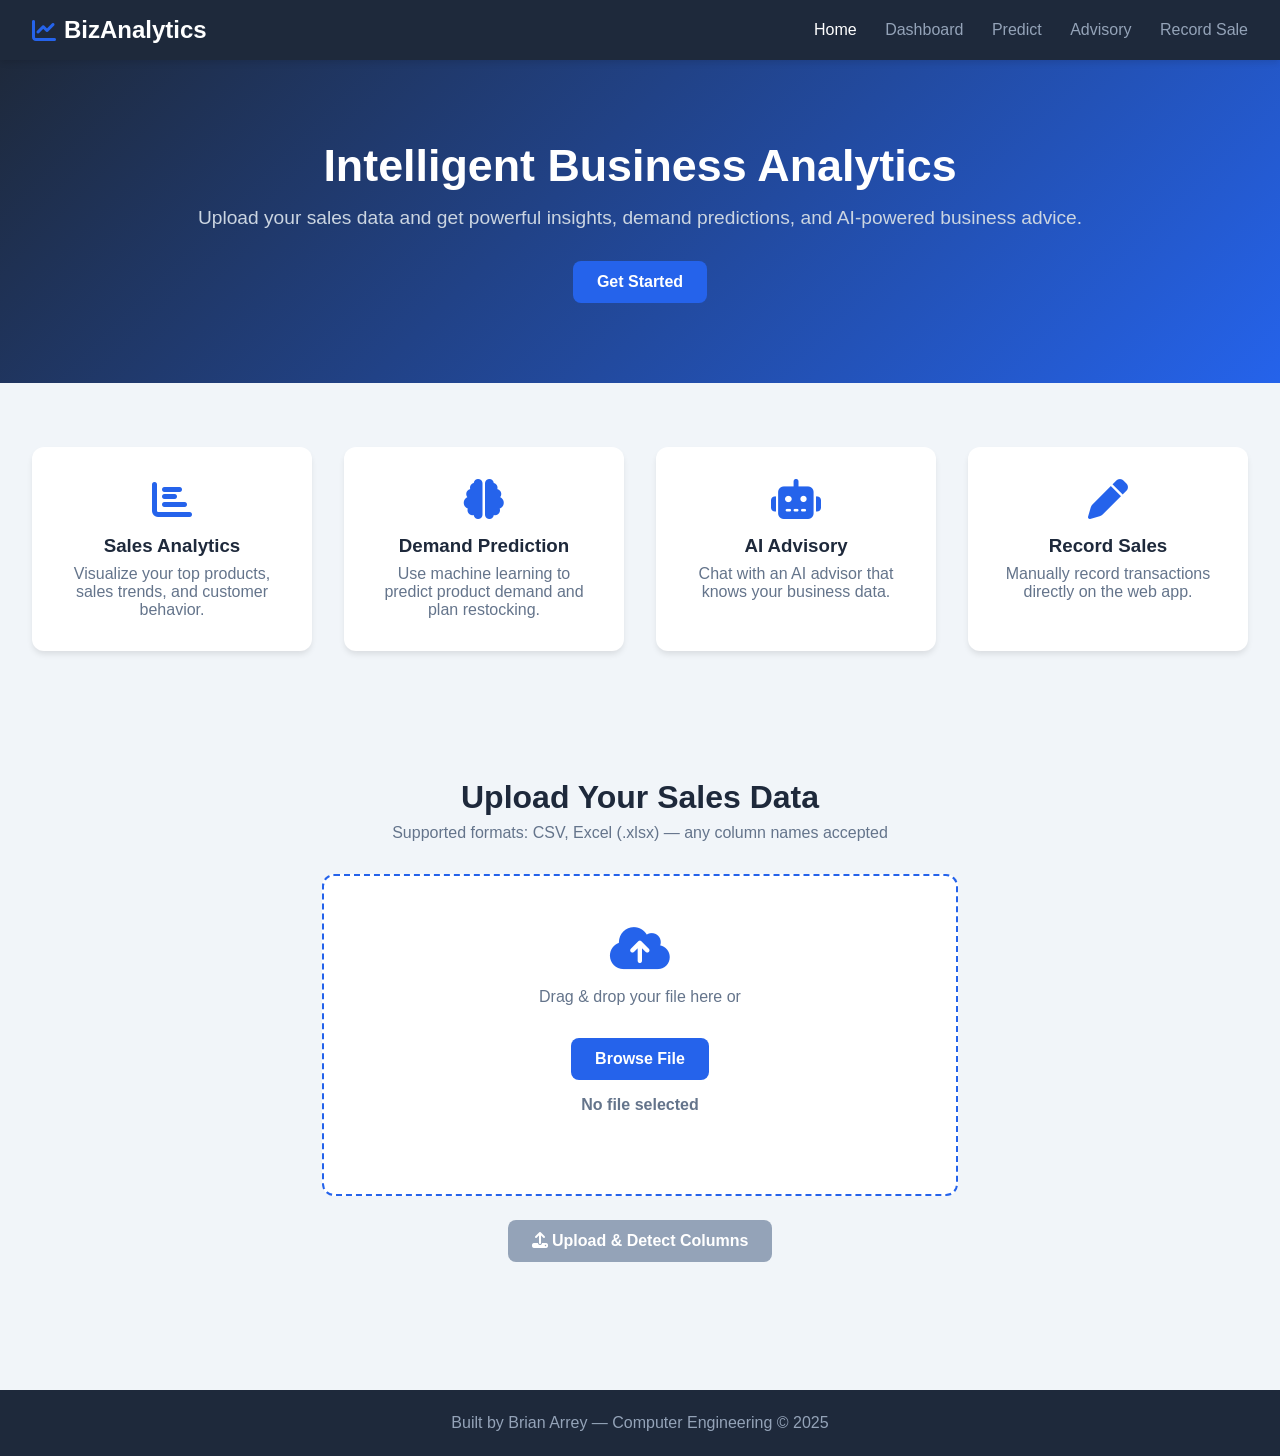
==== frontend/index.html @ 250d7b52 "Added flexible column mapping, transaction recording and smart chatbot" ====
<!DOCTYPE html>
<html lang="en">
<head>
    <meta charset="UTF-8">
    <meta name="viewport" content="width=device-width, initial-scale=1.0">
    <title>BizAnalytics — Intelligent Business Analytics</title>
    <link rel="stylesheet" href="css/style.css">
    <link rel="stylesheet" href="https://cdnjs.cloudflare.com/ajax/libs/font-awesome/6.4.0/css/all.min.css">
</head>
<body>
    <nav class="navbar">
        <div class="nav-brand">
            <i class="fas fa-chart-line"></i>
            <span>BizAnalytics</span>
        </div>
        <div class="nav-links">
            <a href="index.html" class="active">Home</a>
            <a href="dashboard.html">Dashboard</a>
            <a href="predict.html">Predict</a>
            <a href="advisory.html">Advisory</a>
            <a href="transactions.html">Record Sale</a>
        </div>
    </nav>

    <section class="hero">
        <div class="hero-content">
            <h1>Intelligent Business Analytics</h1>
            <p>Upload your sales data and get powerful insights, demand predictions, and AI-powered business advice.</p>
            <a href="#upload-section" class="btn-primary">Get Started</a>
        </div>
    </section>

    <section class="features">
        <div class="feature-card">
            <i class="fas fa-chart-bar"></i>
            <h3>Sales Analytics</h3>
            <p>Visualize your top products, sales trends, and customer behavior.</p>
        </div>
        <div class="feature-card">
            <i class="fas fa-brain"></i>
            <h3>Demand Prediction</h3>
            <p>Use machine learning to predict product demand and plan restocking.</p>
        </div>
        <div class="feature-card">
            <i class="fas fa-robot"></i>
            <h3>AI Advisory</h3>
            <p>Chat with an AI advisor that knows your business data.</p>
        </div>
        <div class="feature-card">
            <i class="fas fa-pen"></i>
            <h3>Record Sales</h3>
            <p>Manually record transactions directly on the web app.</p>
        </div>
    </section>

    <section class="upload-section" id="upload-section">
        <h2>Upload Your Sales Data</h2>
        <p>Supported formats: CSV, Excel (.xlsx) — any column names accepted</p>

        <div class="upload-box" id="upload-box">
            <i class="fas fa-cloud-upload-alt"></i>
            <p>Drag & drop your file here or</p>
            <label for="file-input" class="btn-primary">Browse File</label>
            <input type="file" id="file-input" accept=".csv,.xlsx,.xls" hidden>
            <p class="file-name" id="file-name">No file selected</p>
        </div>

        <button class="btn-primary" id="upload-btn" disabled>
            <i class="fas fa-upload"></i> Upload & Detect Columns
        </button>

        <!-- Status Box -->
        <div class="status-box" id="status-box" style="display:none;">
            <div id="status-content"></div>
        </div>

        <!-- Column Mapping Section (shown after upload) -->
        <div id="mapping-section" style="display:none;">
            <h3 style="margin: 1.5rem 0 1rem;">
                <i class="fas fa-columns"></i>
                Confirm Column Mapping
            </h3>
            <p style="color:#64748b; margin-bottom:1rem;">
                We detected the following column matches.
                Please correct any that are wrong before proceeding.
            </p>
            <div id="mapping-table"></div>
            <button class="btn-primary" id="confirm-btn" style="margin-top:1rem">
                <i class="fas fa-check"></i> Confirm & Analyze
            </button>
        </div>
    </section>

    <footer class="footer">
        <p>Built by Brian Arrey — Computer Engineering &copy; 2025</p>
    </footer>

    <script src="js/main.js"></script>
</body>
</html>
---- frontend/css/style.css ----
/* ============================================================
   style.css — Global Stylesheet for BizAnalytics
   Organized into sections:
   1. Reset & CSS Variables
   2. Navigation Bar
   3. Hero Section
   4. Buttons
   5. Features Section
   6. Upload Section
   7. Status Box
   8. Dashboard Layout
   9. Prediction & Advisory Forms
   10. Advisory Cards
   11. Footer
   12. Loading Spinner
   ============================================================ */

/* ── 1. Reset & CSS Variables ───────────────────────────────
   Remove default browser margins/padding and define
   reusable color and shadow variables for the whole app   */
* { margin: 0; padding: 0; box-sizing: border-box; }

:root {
    --primary:      #2563eb;  /* Main blue color */
    --primary-dark: #1d4ed8;  /* Darker blue for hover states */
    --secondary:    #10b981;  /* Green for success states */
    --dark:         #1e293b;  /* Dark navy for navbar/headers */
    --light:        #f1f5f9;  /* Light gray page background */
    --white:        #ffffff;
    --gray:         #64748b;  /* Muted text color */
    --danger:       #ef4444;  /* Red for errors */
    --warning:      #f59e0b;  /* Amber for warnings */
    --card-shadow:  0 4px 6px -1px rgba(0,0,0,0.1); /* Subtle card shadow */
}

body {
    font-family: 'Segoe UI', sans-serif;
    background: var(--light);
    color: var(--dark);
}

/* ── 2. Navigation Bar ──────────────────────────────────────
   Sticky top navbar with brand logo and page links        */
.navbar {
    background: var(--dark);
    padding: 1rem 2rem;
    display: flex;
    justify-content: space-between;
    align-items: center;
    position: sticky;   /* Stays at top while scrolling */
    top: 0;
    z-index: 100;       /* Sits above other content */
    box-shadow: var(--card-shadow);
}

.nav-brand {
    color: var(--white);
    font-size: 1.5rem;
    font-weight: 700;
    display: flex;
    align-items: center;
    gap: 0.5rem;
}

.nav-brand i { color: var(--primary); } /* Blue icon in brand */

.nav-links a {
    color: #94a3b8;           /* Muted link color */
    text-decoration: none;
    margin-left: 1.5rem;
    font-weight: 500;
    transition: color 0.2s;   /* Smooth color change on hover */
}

.nav-links a:hover,
.nav-links a.active { color: var(--white); } /* Active/hover = white */

/* ── 3. Hero Section ────────────────────────────────────────
   Full-width gradient banner at the top of the home page  */
.hero {
    background: linear-gradient(135deg, var(--dark), var(--primary));
    color: var(--white);
    padding: 5rem 2rem;
    text-align: center;
}

.hero h1 { font-size: 2.8rem; margin-bottom: 1rem; }
.hero p  { font-size: 1.2rem; color: #cbd5e1; margin-bottom: 2rem; }

/* ── 4. Buttons ─────────────────────────────────────────────
   Primary action button used across all pages             */
.btn-primary {
    background: var(--primary);
    color: var(--white);
    padding: 0.75rem 1.5rem;
    border: none;
    border-radius: 8px;
    cursor: pointer;
    font-size: 1rem;
    font-weight: 600;
    text-decoration: none;
    display: inline-block;
    transition: background 0.2s; /* Smooth hover effect */
}

.btn-primary:hover    { background: var(--primary-dark); }
.btn-primary:disabled {
    background: #94a3b8; /* Gray when disabled */
    cursor: not-allowed;
}

/* ── 5. Features Section ────────────────────────────────────
   Three feature cards on the home page                    */
.features {
    display: flex;
    justify-content: center;
    gap: 2rem;
    padding: 4rem 2rem;
    flex-wrap: wrap; /* Stack on smaller screens */
}

.feature-card {
    background: var(--white);
    border-radius: 12px;
    padding: 2rem;
    text-align: center;
    width: 280px;
    box-shadow: var(--card-shadow);
    transition: transform 0.2s; /* Lift effect on hover */
}

.feature-card:hover   { transform: translateY(-4px); }
.feature-card i       { font-size: 2.5rem; color: var(--primary); margin-bottom: 1rem; }
.feature-card h3      { margin-bottom: 0.5rem; }
.feature-card p       { color: var(--gray); }

/* ── 6. Upload Section ──────────────────────────────────────
   Centered file upload area with dashed border            */
.upload-section {
    max-width: 700px;
    margin: 0 auto;
    padding: 4rem 2rem;
    text-align: center;
}

.upload-section h2 { font-size: 2rem; margin-bottom: 0.5rem; }
.upload-section p  { color: var(--gray); margin-bottom: 2rem; }

.upload-box {
    border: 2px dashed var(--primary); /* Dashed blue border */
    border-radius: 12px;
    padding: 3rem;
    background: var(--white);
    margin-bottom: 1.5rem;
    cursor: pointer;
    transition: background 0.2s;
}

.upload-box:hover { background: #eff6ff; } /* Light blue on hover */
.upload-box i     { font-size: 3rem; color: var(--primary); margin-bottom: 1rem; }
.file-name        { margin-top: 1rem; color: var(--secondary); font-weight: 600; }

/* ── 7. Status Box ──────────────────────────────────────────
   Displays upload result (success or error message)       */
.status-box     { background: var(--white); border-radius: 12px; padding: 1.5rem; margin-top: 1.5rem; box-shadow: var(--card-shadow); text-align: left; }
.status-success { color: var(--secondary); font-weight: 600; } /* Green success */
.status-error   { color: var(--danger);    font-weight: 600; } /* Red error */

/* ── 8. Dashboard Layout ────────────────────────────────────
   Page header, stat cards grid, and charts grid           */
.page-header    { background: var(--dark); color: var(--white); padding: 2rem; text-align: center; }
.page-header h1 { font-size: 2rem; }
.page-header p  { color: #94a3b8; }

.dashboard-container {
    max-width: 1200px;
    margin: 0 auto;
    padding: 2rem;
}

/* Responsive grid for summary stat cards */
.stats-grid {
    display: grid;
    grid-template-columns: repeat(auto-fit, minmax(200px, 1fr));
    gap: 1.5rem;
    margin-bottom: 2rem;
}

.stat-card {
    background: var(--white);
    border-radius: 12px;
    padding: 1.5rem;
    text-align: center;
    box-shadow: var(--card-shadow);
    border-left: 4px solid var(--primary); /* Blue left accent */
}

.stat-card h3 { color: var(--gray); font-size: 0.9rem; margin-bottom: 0.5rem; }
.stat-card p  { color: var(--dark); font-size: 1.8rem; font-weight: 700; }

/* Responsive grid for chart cards */
.charts-grid {
    display: grid;
    grid-template-columns: repeat(auto-fit, minmax(450px, 1fr));
    gap: 1.5rem;
}

.chart-card    { background: var(--white); border-radius: 12px; padding: 1.5rem; box-shadow: var(--card-shadow); }
.chart-card h3 { margin-bottom: 1rem; color: var(--dark); }

/* ── 9. Prediction & Advisory Forms ────────────────────────
   Centered form layout for the prediction page            */
.form-container { max-width: 700px; margin: 2rem auto; padding: 2rem; background: var(--white); border-radius: 12px; box-shadow: var(--card-shadow); }

.form-group              { margin-bottom: 1.2rem; text-align: left; }
.form-group label        { display: block; font-weight: 600; margin-bottom: 0.4rem; color: var(--dark); }
.form-group input,
.form-group select       { width: 100%; padding: 0.75rem; border: 1px solid #cbd5e1; border-radius: 8px; font-size: 1rem; transition: border 0.2s; }
.form-group input:focus,
.form-group select:focus { outline: none; border-color: var(--primary); } /* Blue border on focus */

/* Result box shown after prediction */
.result-box    { background: var(--light); border-radius: 12px; padding: 1.5rem; margin-top: 1.5rem; display: none; }
.result-box h3 { margin-bottom: 1rem; color: var(--primary); }

/* ── 10. Advisory Cards ─────────────────────────────────────
   Styled cards for each business recommendation           */
.advisory-container { max-width: 900px; margin: 2rem auto; padding: 2rem; }

.advice-card {
    background: var(--white);
    border-radius: 12px;
    padding: 1.5rem;
    margin-bottom: 1rem;
    box-shadow: var(--card-shadow);
    border-left: 4px solid var(--secondary); /* Green left accent */
    display: flex;
    gap: 1rem;
    align-items: flex-start;
}

.advice-card i    { font-size: 1.5rem; color: var(--secondary); margin-top: 0.2rem; }
.advice-card h4   { color: var(--primary); margin-bottom: 0.3rem; }
.advice-card p    { color: var(--gray); }

/* ── 11. Footer ─────────────────────────────────────────────
   Simple dark footer at the bottom of every page         */
.footer { background: var(--dark); color: #94a3b8; text-align: center; padding: 1.5rem; margin-top: 4rem; }

/* ── 12. Loading Spinner ────────────────────────────────────
   Animated circular spinner shown while waiting for data  */
.spinner {
    border: 4px solid #f3f3f3;          /* Light gray track */
    border-top: 4px solid var(--primary); /* Blue spinning segment */
    border-radius: 50%;
    width: 40px;
    height: 40px;
    animation: spin 0.8s linear infinite; /* Continuous rotation */
    margin: 1rem auto;
}

/* Keyframes define the rotation animation */
@keyframes spin {
    0%   { transform: rotate(0deg);   }
    100% { transform: rotate(360deg); }
}
/* ── Column Mapping Table ───────────────────────────────────
   Displayed after file upload for user to confirm mapping  */
.mapping-tbl {
    width: 100%;
    border-collapse: collapse;
    margin-top: 1rem;
    background: var(--white);
    border-radius: 8px;
    overflow: hidden;
    box-shadow: var(--card-shadow);
}

.mapping-tbl th {
    background: var(--dark);
    color: var(--white);
    padding: 0.85rem 1rem;
    text-align: left;
    font-size: 0.9rem;
}

.mapping-tbl td {
    padding: 0.75rem 1rem;
    border-bottom: 1px solid #e2e8f0;
    font-size: 0.95rem;
}

.mapping-tbl tr:last-child td { border-bottom: none; }

.mapping-tbl tr:hover td { background: #f8fafc; }

.map-select {
    width: 100%;
    padding: 0.5rem;
    border: 1px solid #cbd5e1;
    border-radius: 6px;
    font-size: 0.9rem;
    color: var(--dark);
}

.map-select:focus {
    outline: none;
    border-color: var(--primary);
}
/* ── Transaction Recording Page ─────────────────────────────
   Layout for the manual transaction entry page            */
.transactions-wrapper {
    max-width: 1100px;
    margin: 2rem auto;
    padding: 0 1rem;
    display: flex;
    flex-direction: column;
    gap: 2rem;
}

/* Two-column form rows */
.form-row {
    display: grid;
    grid-template-columns: 1fr 1fr;
    gap: 1rem;
}

/* Required field marker */
.required { color: var(--danger); }

/* Optional field marker */
.optional { color: var(--gray); font-size: 0.8rem; }

/* Auto-calculated total display */
.total-display {
    background: var(--light);
    border-radius: 8px;
    padding: 0.85rem 1rem;
    margin-bottom: 1rem;
    font-size: 1rem;
    color: var(--dark);
    border-left: 4px solid var(--secondary);
}

/* Badge showing record count */
.badge {
    background: var(--primary);
    color: var(--white);
    padding: 0.3rem 0.8rem;
    border-radius: 20px;
    font-size: 0.85rem;
    font-weight: 600;
}

/* Delete button in transaction table */
.delete-btn {
    background: var(--danger);
    color: var(--white);
    border: none;
    border-radius: 6px;
    padding: 0.4rem 0.7rem;
    cursor: pointer;
    font-size: 0.85rem;
    transition: background 0.2s;
}

.delete-btn:hover { background: #dc2626; }

/* Section holding the transactions table */
.transactions-table-section {
    background: var(--white);
    border-radius: 12px;
    padding: 1.5rem;
    box-shadow: var(--card-shadow);
}
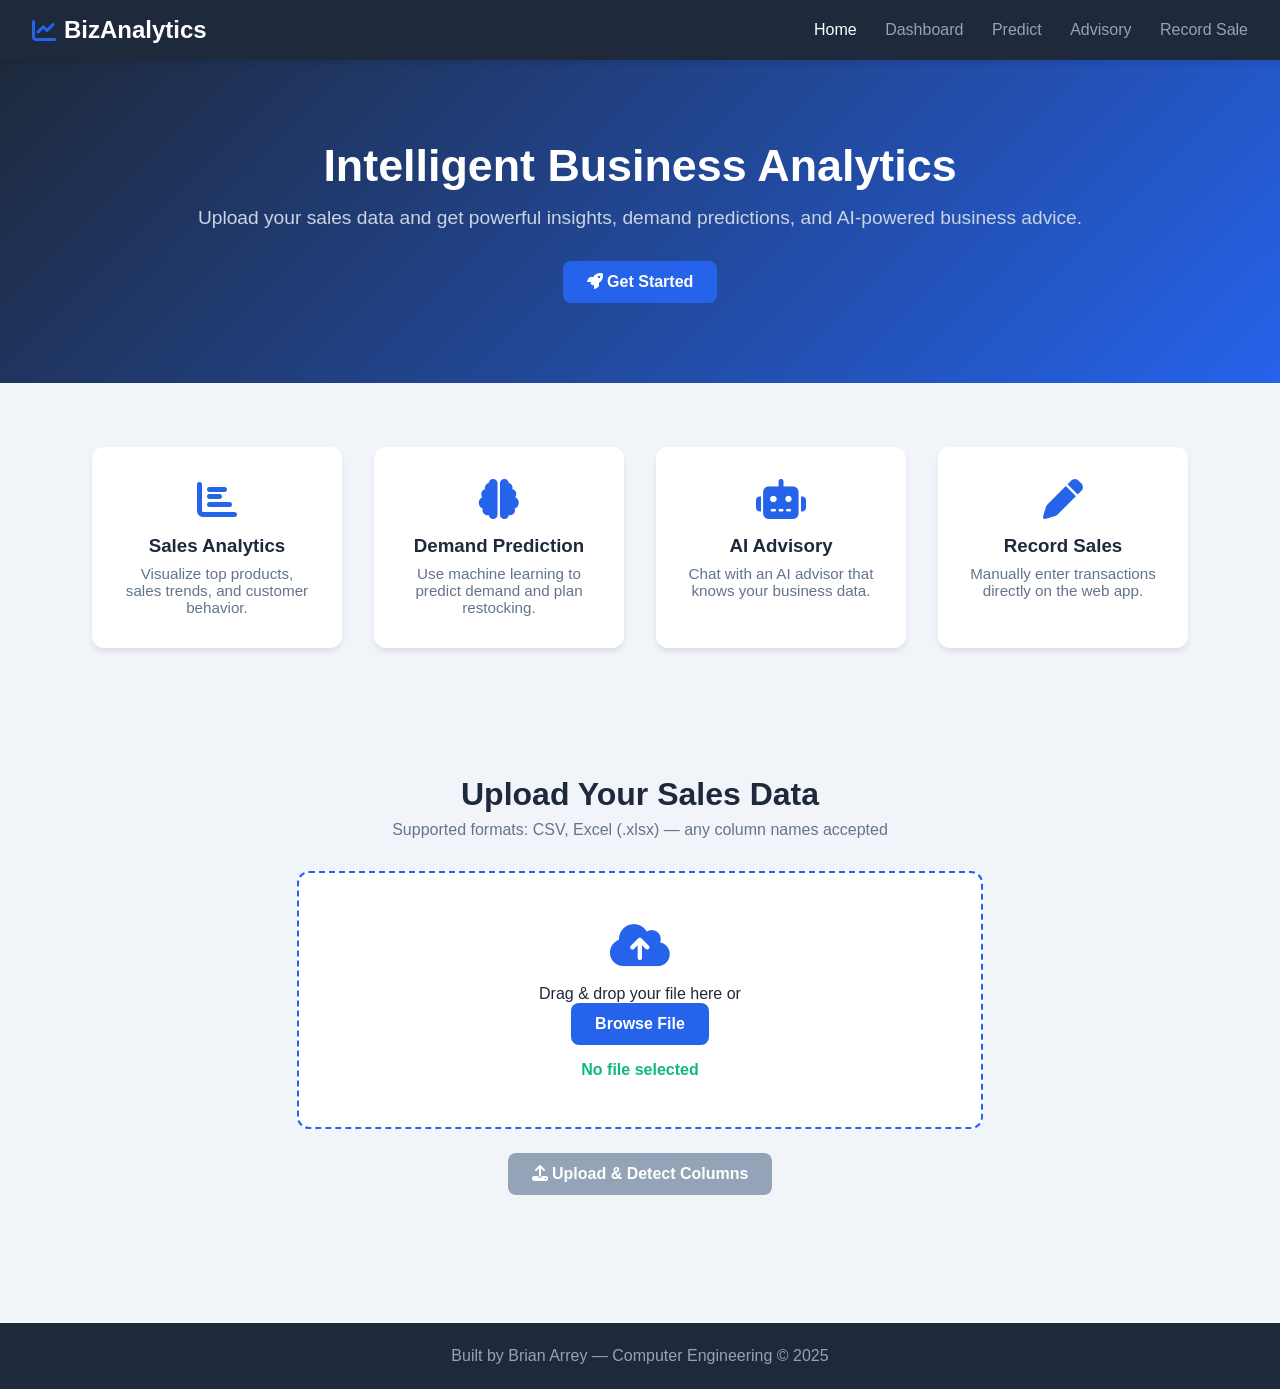
==== commit 6d2d56a5: "Final complete codebase with all features and comments" ====
--- a/frontend/index.html
+++ b/frontend/index.html
@@ -5,9 +5,14 @@
     <meta name="viewport" content="width=device-width, initial-scale=1.0">
     <title>BizAnalytics — Intelligent Business Analytics</title>
     <link rel="stylesheet" href="css/style.css">
-    <link rel="stylesheet" href="https://cdnjs.cloudflare.com/ajax/libs/font-awesome/6.4.0/css/all.min.css">
+    <link rel="stylesheet"
+          href="https://cdnjs.cloudflare.com/ajax/libs/font-awesome/6.4.0/css/all.min.css">
 </head>
 <body>
+
+    <!-- ── Navigation Bar ─────────────────────────────────────
+         Sticky top bar with brand name and page links.
+         The 'active' class highlights the current page link. -->
     <nav class="navbar">
         <div class="nav-brand">
             <i class="fas fa-chart-line"></i>
@@ -22,24 +27,33 @@
         </div>
     </nav>
 
+    <!-- ── Hero Section ───────────────────────────────────────
+         Full-width gradient banner introducing the system.  -->
     <section class="hero">
         <div class="hero-content">
             <h1>Intelligent Business Analytics</h1>
-            <p>Upload your sales data and get powerful insights, demand predictions, and AI-powered business advice.</p>
-            <a href="#upload-section" class="btn-primary">Get Started</a>
+            <p>
+                Upload your sales data and get powerful insights,
+                demand predictions, and AI-powered business advice.
+            </p>
+            <a href="#upload-section" class="btn-primary">
+                <i class="fas fa-rocket"></i> Get Started
+            </a>
         </div>
     </section>
 
+    <!-- ── Feature Cards ──────────────────────────────────────
+         Four cards summarizing the system's key features.   -->
     <section class="features">
         <div class="feature-card">
             <i class="fas fa-chart-bar"></i>
             <h3>Sales Analytics</h3>
-            <p>Visualize your top products, sales trends, and customer behavior.</p>
+            <p>Visualize top products, sales trends, and customer behavior.</p>
         </div>
         <div class="feature-card">
             <i class="fas fa-brain"></i>
             <h3>Demand Prediction</h3>
-            <p>Use machine learning to predict product demand and plan restocking.</p>
+            <p>Use machine learning to predict demand and plan restocking.</p>
         </div>
         <div class="feature-card">
             <i class="fas fa-robot"></i>
@@ -49,52 +63,63 @@
         <div class="feature-card">
             <i class="fas fa-pen"></i>
             <h3>Record Sales</h3>
-            <p>Manually record transactions directly on the web app.</p>
+            <p>Manually enter transactions directly on the web app.</p>
         </div>
     </section>
 
+    <!-- ── Upload Section ─────────────────────────────────────
+         File upload area with drag-and-drop support.
+         After upload, a column mapping table is shown.      -->
     <section class="upload-section" id="upload-section">
         <h2>Upload Your Sales Data</h2>
         <p>Supported formats: CSV, Excel (.xlsx) — any column names accepted</p>
 
+        <!-- Drag and drop / browse upload box -->
         <div class="upload-box" id="upload-box">
             <i class="fas fa-cloud-upload-alt"></i>
-            <p>Drag & drop your file here or</p>
+            <p>Drag &amp; drop your file here or</p>
             <label for="file-input" class="btn-primary">Browse File</label>
-            <input type="file" id="file-input" accept=".csv,.xlsx,.xls" hidden>
+            <!-- Hidden file input triggered by the label above -->
+            <input type="file" id="file-input"
+                   accept=".csv,.xlsx,.xls" hidden>
             <p class="file-name" id="file-name">No file selected</p>
         </div>
 
+        <!-- Upload button (disabled until file is selected) -->
         <button class="btn-primary" id="upload-btn" disabled>
-            <i class="fas fa-upload"></i> Upload & Detect Columns
+            <i class="fas fa-upload"></i> Upload &amp; Detect Columns
         </button>
 
-        <!-- Status Box -->
+        <!-- Status messages shown after upload attempt -->
         <div class="status-box" id="status-box" style="display:none;">
             <div id="status-content"></div>
         </div>
 
-        <!-- Column Mapping Section (shown after upload) -->
+        <!-- Column mapping section shown after successful upload.
+             Hidden by default; revealed by main.js after upload. -->
         <div id="mapping-section" style="display:none;">
             <h3 style="margin: 1.5rem 0 1rem;">
-                <i class="fas fa-columns"></i>
-                Confirm Column Mapping
+                <i class="fas fa-columns"></i> Confirm Column Mapping
             </h3>
             <p style="color:#64748b; margin-bottom:1rem;">
                 We detected the following column matches.
                 Please correct any that are wrong before proceeding.
             </p>
+            <!-- Mapping table injected here by main.js -->
             <div id="mapping-table"></div>
-            <button class="btn-primary" id="confirm-btn" style="margin-top:1rem">
-                <i class="fas fa-check"></i> Confirm & Analyze
+            <button class="btn-primary" id="confirm-btn"
+                    style="margin-top:1rem">
+                <i class="fas fa-check"></i> Confirm &amp; Analyze
             </button>
         </div>
     </section>
 
+    <!-- ── Footer ─────────────────────────────────────────── -->
     <footer class="footer">
         <p>Built by Brian Arrey — Computer Engineering &copy; 2025</p>
     </footer>
 
+    <!-- Main upload and mapping logic -->
     <script src="js/main.js"></script>
 </body>
 </html>
--- a/frontend/css/style.css
+++ b/frontend/css/style.css
@@ -1,55 +1,70 @@
 /* ============================================================
    style.css — Global Stylesheet for BizAnalytics
-   Organized into sections:
-   1. Reset & CSS Variables
-   2. Navigation Bar
-   3. Hero Section
-   4. Buttons
-   5. Features Section
-   6. Upload Section
-   7. Status Box
-   8. Dashboard Layout
-   9. Prediction & Advisory Forms
-   10. Advisory Cards
-   11. Footer
-   12. Loading Spinner
+   
+   Sections:
+   01. Reset & CSS Variables
+   02. Base Body
+   03. Navigation Bar
+   04. Hero Section
+   05. Buttons
+   06. Feature Cards
+   07. Upload Section
+   08. Status & Result Boxes
+   09. Column Mapping Table
+   10. Dashboard Layout
+   11. Stat Cards
+   12. Chart Cards
+   13. Forms (Predict & Transactions)
+   14. Transaction Page Layout
+   15. Advisory Chatbot Interface
+   16. Footer
+   17. Loading Spinner
    ============================================================ */
 
-/* ── 1. Reset & CSS Variables ───────────────────────────────
-   Remove default browser margins/padding and define
-   reusable color and shadow variables for the whole app   */
-* { margin: 0; padding: 0; box-sizing: border-box; }
+
+/* ── 01. Reset & CSS Variables ──────────────────────────────
+   Remove default browser margins/padding.
+   Define reusable color and shadow tokens for the whole app. */
+* {
+    margin: 0;
+    padding: 0;
+    box-sizing: border-box;
+}
 
 :root {
-    --primary:      #2563eb;  /* Main blue color */
+    --primary:      #2563eb;  /* Main blue — buttons, accents */
     --primary-dark: #1d4ed8;  /* Darker blue for hover states */
-    --secondary:    #10b981;  /* Green for success states */
-    --dark:         #1e293b;  /* Dark navy for navbar/headers */
-    --light:        #f1f5f9;  /* Light gray page background */
+    --secondary:    #10b981;  /* Green — success, advisory cards */
+    --dark:         #1e293b;  /* Dark navy — navbar, headers */
+    --light:        #f1f5f9;  /* Light gray — page background */
     --white:        #ffffff;
-    --gray:         #64748b;  /* Muted text color */
-    --danger:       #ef4444;  /* Red for errors */
-    --warning:      #f59e0b;  /* Amber for warnings */
-    --card-shadow:  0 4px 6px -1px rgba(0,0,0,0.1); /* Subtle card shadow */
-}
-
+    --gray:         #64748b;  /* Muted text */
+    --danger:       #ef4444;  /* Red — errors, delete button */
+    --warning:      #f59e0b;  /* Amber — warnings */
+    --card-shadow:  0 4px 6px -1px rgba(0, 0, 0, 0.1);
+}
+
+
+/* ── 02. Base Body ──────────────────────────────────────────
+   Global font and background for all pages.               */
 body {
-    font-family: 'Segoe UI', sans-serif;
+    font-family: 'Segoe UI', Tahoma, sans-serif;
     background: var(--light);
     color: var(--dark);
 }
 
-/* ── 2. Navigation Bar ──────────────────────────────────────
-   Sticky top navbar with brand logo and page links        */
+
+/* ── 03. Navigation Bar ─────────────────────────────────────
+   Sticky top navbar. Stays visible while scrolling.       */
 .navbar {
     background: var(--dark);
     padding: 1rem 2rem;
     display: flex;
     justify-content: space-between;
     align-items: center;
-    position: sticky;   /* Stays at top while scrolling */
+    position: sticky;
     top: 0;
-    z-index: 100;       /* Sits above other content */
+    z-index: 100;  /* Sits above all page content */
     box-shadow: var(--card-shadow);
 }
 
@@ -62,21 +77,24 @@
     gap: 0.5rem;
 }
 
-.nav-brand i { color: var(--primary); } /* Blue icon in brand */
+/* Blue icon in the brand logo */
+.nav-brand i { color: var(--primary); }
 
 .nav-links a {
-    color: #94a3b8;           /* Muted link color */
+    color: #94a3b8;
     text-decoration: none;
     margin-left: 1.5rem;
     font-weight: 500;
-    transition: color 0.2s;   /* Smooth color change on hover */
-}
-
+    transition: color 0.2s;
+}
+
+/* White text for hovered or active (current page) links */
 .nav-links a:hover,
-.nav-links a.active { color: var(--white); } /* Active/hover = white */
-
-/* ── 3. Hero Section ────────────────────────────────────────
-   Full-width gradient banner at the top of the home page  */
+.nav-links a.active { color: var(--white); }
+
+
+/* ── 04. Hero Section ───────────────────────────────────────
+   Large gradient banner on the home page.                 */
 .hero {
     background: linear-gradient(135deg, var(--dark), var(--primary));
     color: var(--white);
@@ -87,8 +105,9 @@
 .hero h1 { font-size: 2.8rem; margin-bottom: 1rem; }
 .hero p  { font-size: 1.2rem; color: #cbd5e1; margin-bottom: 2rem; }
 
-/* ── 4. Buttons ─────────────────────────────────────────────
-   Primary action button used across all pages             */
+
+/* ── 05. Buttons ────────────────────────────────────────────
+   Primary blue action button used across all pages.       */
 .btn-primary {
     background: var(--primary);
     color: var(--white);
@@ -100,23 +119,26 @@
     font-weight: 600;
     text-decoration: none;
     display: inline-block;
-    transition: background 0.2s; /* Smooth hover effect */
+    transition: background 0.2s;
 }
 
 .btn-primary:hover    { background: var(--primary-dark); }
+
+/* Gray and not-allowed cursor when button is disabled */
 .btn-primary:disabled {
-    background: #94a3b8; /* Gray when disabled */
+    background: #94a3b8;
     cursor: not-allowed;
 }
 
-/* ── 5. Features Section ────────────────────────────────────
-   Three feature cards on the home page                    */
+
+/* ── 06. Feature Cards ──────────────────────────────────────
+   Four cards on the home page showing system features.    */
 .features {
     display: flex;
     justify-content: center;
     gap: 2rem;
     padding: 4rem 2rem;
-    flex-wrap: wrap; /* Stack on smaller screens */
+    flex-wrap: wrap;  /* Stack vertically on small screens */
 }
 
 .feature-card {
@@ -124,30 +146,33 @@
     border-radius: 12px;
     padding: 2rem;
     text-align: center;
-    width: 280px;
-    box-shadow: var(--card-shadow);
-    transition: transform 0.2s; /* Lift effect on hover */
-}
-
+    width: 250px;
+    box-shadow: var(--card-shadow);
+    transition: transform 0.2s;
+}
+
+/* Lift effect when hovering over a feature card */
 .feature-card:hover   { transform: translateY(-4px); }
 .feature-card i       { font-size: 2.5rem; color: var(--primary); margin-bottom: 1rem; }
 .feature-card h3      { margin-bottom: 0.5rem; }
-.feature-card p       { color: var(--gray); }
-
-/* ── 6. Upload Section ──────────────────────────────────────
-   Centered file upload area with dashed border            */
+.feature-card p       { color: var(--gray); font-size: 0.95rem; }
+
+
+/* ── 07. Upload Section ─────────────────────────────────────
+   Centered file upload area with dashed border box.       */
 .upload-section {
-    max-width: 700px;
+    max-width: 750px;
     margin: 0 auto;
     padding: 4rem 2rem;
     text-align: center;
 }
 
 .upload-section h2 { font-size: 2rem; margin-bottom: 0.5rem; }
-.upload-section p  { color: var(--gray); margin-bottom: 2rem; }
-
+.upload-section > p { color: var(--gray); margin-bottom: 2rem; }
+
+/* Dashed border upload drop zone */
 .upload-box {
-    border: 2px dashed var(--primary); /* Dashed blue border */
+    border: 2px dashed var(--primary);
     border-radius: 12px;
     padding: 3rem;
     background: var(--white);
@@ -156,120 +181,48 @@
     transition: background 0.2s;
 }
 
-.upload-box:hover { background: #eff6ff; } /* Light blue on hover */
-.upload-box i     { font-size: 3rem; color: var(--primary); margin-bottom: 1rem; }
-.file-name        { margin-top: 1rem; color: var(--secondary); font-weight: 600; }
-
-/* ── 7. Status Box ──────────────────────────────────────────
-   Displays upload result (success or error message)       */
-.status-box     { background: var(--white); border-radius: 12px; padding: 1.5rem; margin-top: 1.5rem; box-shadow: var(--card-shadow); text-align: left; }
-.status-success { color: var(--secondary); font-weight: 600; } /* Green success */
-.status-error   { color: var(--danger);    font-weight: 600; } /* Red error */
-
-/* ── 8. Dashboard Layout ────────────────────────────────────
-   Page header, stat cards grid, and charts grid           */
-.page-header    { background: var(--dark); color: var(--white); padding: 2rem; text-align: center; }
-.page-header h1 { font-size: 2rem; }
-.page-header p  { color: #94a3b8; }
-
-.dashboard-container {
-    max-width: 1200px;
-    margin: 0 auto;
-    padding: 2rem;
-}
-
-/* Responsive grid for summary stat cards */
-.stats-grid {
-    display: grid;
-    grid-template-columns: repeat(auto-fit, minmax(200px, 1fr));
-    gap: 1.5rem;
-    margin-bottom: 2rem;
-}
-
-.stat-card {
+.upload-box:hover { background: #eff6ff; }  /* Light blue on hover */
+.upload-box i     { font-size: 3rem; color: var(--primary); display: block; margin-bottom: 1rem; }
+
+/* File name shown after selection */
+.file-name { margin-top: 1rem; color: var(--secondary); font-weight: 600; }
+
+
+/* ── 08. Status & Result Boxes ──────────────────────────────
+   White cards that display upload results and API responses. */
+.status-box {
     background: var(--white);
     border-radius: 12px;
     padding: 1.5rem;
-    text-align: center;
-    box-shadow: var(--card-shadow);
-    border-left: 4px solid var(--primary); /* Blue left accent */
-}
-
-.stat-card h3 { color: var(--gray); font-size: 0.9rem; margin-bottom: 0.5rem; }
-.stat-card p  { color: var(--dark); font-size: 1.8rem; font-weight: 700; }
-
-/* Responsive grid for chart cards */
-.charts-grid {
-    display: grid;
-    grid-template-columns: repeat(auto-fit, minmax(450px, 1fr));
-    gap: 1.5rem;
-}
-
-.chart-card    { background: var(--white); border-radius: 12px; padding: 1.5rem; box-shadow: var(--card-shadow); }
-.chart-card h3 { margin-bottom: 1rem; color: var(--dark); }
-
-/* ── 9. Prediction & Advisory Forms ────────────────────────
-   Centered form layout for the prediction page            */
-.form-container { max-width: 700px; margin: 2rem auto; padding: 2rem; background: var(--white); border-radius: 12px; box-shadow: var(--card-shadow); }
-
-.form-group              { margin-bottom: 1.2rem; text-align: left; }
-.form-group label        { display: block; font-weight: 600; margin-bottom: 0.4rem; color: var(--dark); }
-.form-group input,
-.form-group select       { width: 100%; padding: 0.75rem; border: 1px solid #cbd5e1; border-radius: 8px; font-size: 1rem; transition: border 0.2s; }
-.form-group input:focus,
-.form-group select:focus { outline: none; border-color: var(--primary); } /* Blue border on focus */
-
-/* Result box shown after prediction */
-.result-box    { background: var(--light); border-radius: 12px; padding: 1.5rem; margin-top: 1.5rem; display: none; }
+    margin-top: 1.5rem;
+    box-shadow: var(--card-shadow);
+    text-align: left;
+}
+
+/* Green text for success messages */
+.status-success { color: var(--secondary); font-weight: 600; }
+
+/* Red text for error messages */
+.status-error   { color: var(--danger);    font-weight: 600; }
+
+/* Result box on the prediction page */
+.result-box {
+    background: var(--light);
+    border-radius: 12px;
+    padding: 1.5rem;
+    margin-top: 1.5rem;
+    display: none;  /* Hidden until prediction is returned */
+}
+
 .result-box h3 { margin-bottom: 1rem; color: var(--primary); }
 
-/* ── 10. Advisory Cards ─────────────────────────────────────
-   Styled cards for each business recommendation           */
-.advisory-container { max-width: 900px; margin: 2rem auto; padding: 2rem; }
-
-.advice-card {
-    background: var(--white);
-    border-radius: 12px;
-    padding: 1.5rem;
-    margin-bottom: 1rem;
-    box-shadow: var(--card-shadow);
-    border-left: 4px solid var(--secondary); /* Green left accent */
-    display: flex;
-    gap: 1rem;
-    align-items: flex-start;
-}
-
-.advice-card i    { font-size: 1.5rem; color: var(--secondary); margin-top: 0.2rem; }
-.advice-card h4   { color: var(--primary); margin-bottom: 0.3rem; }
-.advice-card p    { color: var(--gray); }
-
-/* ── 11. Footer ─────────────────────────────────────────────
-   Simple dark footer at the bottom of every page         */
-.footer { background: var(--dark); color: #94a3b8; text-align: center; padding: 1.5rem; margin-top: 4rem; }
-
-/* ── 12. Loading Spinner ────────────────────────────────────
-   Animated circular spinner shown while waiting for data  */
-.spinner {
-    border: 4px solid #f3f3f3;          /* Light gray track */
-    border-top: 4px solid var(--primary); /* Blue spinning segment */
-    border-radius: 50%;
-    width: 40px;
-    height: 40px;
-    animation: spin 0.8s linear infinite; /* Continuous rotation */
-    margin: 1rem auto;
-}
-
-/* Keyframes define the rotation animation */
-@keyframes spin {
-    0%   { transform: rotate(0deg);   }
-    100% { transform: rotate(360deg); }
-}
-/* ── Column Mapping Table ───────────────────────────────────
-   Displayed after file upload for user to confirm mapping  */
+
+/* ── 09. Column Mapping Table ───────────────────────────────
+   Table shown after upload for confirming column mapping.
+   Also used for the transaction history table.            */
 .mapping-tbl {
     width: 100%;
     border-collapse: collapse;
-    margin-top: 1rem;
     background: var(--white);
     border-radius: 8px;
     overflow: hidden;
@@ -291,9 +244,9 @@
 }
 
 .mapping-tbl tr:last-child td { border-bottom: none; }
-
 .mapping-tbl tr:hover td { background: #f8fafc; }
 
+/* Dropdown inside mapping table */
 .map-select {
     width: 100%;
     padding: 0.5rem;
@@ -303,12 +256,112 @@
     color: var(--dark);
 }
 
-.map-select:focus {
-    outline: none;
-    border-color: var(--primary);
-}
-/* ── Transaction Recording Page ─────────────────────────────
-   Layout for the manual transaction entry page            */
+.map-select:focus { outline: none; border-color: var(--primary); }
+
+
+/* ── 10. Dashboard Layout ───────────────────────────────────
+   Page header and main content container for the dashboard. */
+.page-header {
+    background: var(--dark);
+    color: var(--white);
+    padding: 2rem;
+    text-align: center;
+}
+
+.page-header h1 { font-size: 2rem; }
+.page-header p  { color: #94a3b8; margin-top: 0.3rem; }
+
+.dashboard-container {
+    max-width: 1200px;
+    margin: 0 auto;
+    padding: 2rem;
+}
+
+
+/* ── 11. Stat Cards ─────────────────────────────────────────
+   Five metric summary cards at the top of the dashboard.  */
+.stats-grid {
+    display: grid;
+    grid-template-columns: repeat(auto-fit, minmax(190px, 1fr));
+    gap: 1.5rem;
+    margin-bottom: 2rem;
+}
+
+.stat-card {
+    background: var(--white);
+    border-radius: 12px;
+    padding: 1.5rem;
+    text-align: center;
+    box-shadow: var(--card-shadow);
+    border-left: 4px solid var(--primary);  /* Blue left accent */
+}
+
+.stat-card h3 { color: var(--gray);  font-size: 0.9rem;  margin-bottom: 0.5rem; }
+.stat-card p  { color: var(--dark);  font-size: 1.8rem;  font-weight: 700; }
+
+
+/* ── 12. Chart Cards ────────────────────────────────────────
+   White cards containing Chart.js chart canvases.         */
+.charts-grid {
+    display: grid;
+    grid-template-columns: repeat(auto-fit, minmax(450px, 1fr));
+    gap: 1.5rem;
+}
+
+.chart-card {
+    background: var(--white);
+    border-radius: 12px;
+    padding: 1.5rem;
+    box-shadow: var(--card-shadow);
+}
+
+.chart-card h3 { margin-bottom: 1rem; color: var(--dark); }
+
+
+/* ── 13. Forms ──────────────────────────────────────────────
+   Shared form styles for the predict and transactions pages. */
+.form-container {
+    max-width: 700px;
+    margin: 2rem auto;
+    padding: 2rem;
+    background: var(--white);
+    border-radius: 12px;
+    box-shadow: var(--card-shadow);
+}
+
+/* Two-column form row layout */
+.form-row {
+    display: grid;
+    grid-template-columns: 1fr 1fr;
+    gap: 1rem;
+}
+
+.form-group              { margin-bottom: 1.2rem; }
+.form-group label        { display: block; font-weight: 600; margin-bottom: 0.4rem; color: var(--dark); }
+
+.form-group input,
+.form-group select {
+    width: 100%;
+    padding: 0.75rem;
+    border: 1px solid #cbd5e1;
+    border-radius: 8px;
+    font-size: 1rem;
+    transition: border 0.2s;
+}
+
+/* Blue border highlight on focus */
+.form-group input:focus,
+.form-group select:focus { outline: none; border-color: var(--primary); }
+
+/* Required field red asterisk */
+.required { color: var(--danger); }
+
+/* Optional field muted label */
+.optional { color: var(--gray); font-size: 0.8rem; }
+
+
+/* ── 14. Transaction Page Layout ────────────────────────────
+   Wraps the form and history table on the Record Sale page. */
 .transactions-wrapper {
     max-width: 1100px;
     margin: 2rem auto;
@@ -318,31 +371,17 @@
     gap: 2rem;
 }
 
-/* Two-column form rows */
-.form-row {
-    display: grid;
-    grid-template-columns: 1fr 1fr;
-    gap: 1rem;
-}
-
-/* Required field marker */
-.required { color: var(--danger); }
-
-/* Optional field marker */
-.optional { color: var(--gray); font-size: 0.8rem; }
-
-/* Auto-calculated total display */
+/* Auto-calculated total amount display */
 .total-display {
     background: var(--light);
     border-radius: 8px;
     padding: 0.85rem 1rem;
     margin-bottom: 1rem;
     font-size: 1rem;
-    color: var(--dark);
     border-left: 4px solid var(--secondary);
 }
 
-/* Badge showing record count */
+/* Record count badge */
 .badge {
     background: var(--primary);
     color: var(--white);
@@ -352,7 +391,15 @@
     font-weight: 600;
 }
 
-/* Delete button in transaction table */
+/* Section holding the transactions history table */
+.transactions-table-section {
+    background: var(--white);
+    border-radius: 12px;
+    padding: 1.5rem;
+    box-shadow: var(--card-shadow);
+}
+
+/* Red delete button in the transactions table */
 .delete-btn {
     background: var(--danger);
     color: var(--white);
@@ -366,10 +413,189 @@
 
 .delete-btn:hover { background: #dc2626; }
 
-/* Section holding the transactions table */
-.transactions-table-section {
-    background: var(--white);
-    border-radius: 12px;
+
+/* ── 15. Advisory Chatbot Interface ─────────────────────────
+   Full chat UI: suggestion chips, message window, input bar. */
+
+/* Main wrapper — centered and width-constrained */
+.chat-wrapper {
+    max-width: 850px;
+    margin: 2rem auto;
+    padding: 0 1rem 2rem;
+}
+
+/* Suggestion chips row */
+.suggestions        { margin-bottom: 1rem; }
+.suggestions-label  { color: var(--gray); font-size: 0.9rem; margin-bottom: 0.5rem; }
+.suggestion-chips   { display: flex; flex-wrap: wrap; gap: 0.5rem; }
+
+/* Individual suggestion chip buttons */
+.chip {
+    background: var(--white);
+    border: 1px solid #cbd5e1;
+    border-radius: 20px;
+    padding: 0.4rem 1rem;
+    font-size: 0.85rem;
+    cursor: pointer;
+    color: var(--primary);
+    transition: all 0.2s;
+}
+
+.chip:hover { background: var(--primary); color: var(--white); border-color: var(--primary); }
+
+/* Scrollable chat message window */
+.chat-box {
+    background: var(--white);
+    border-radius: 16px;
     padding: 1.5rem;
-    box-shadow: var(--card-shadow);
+    height: 480px;
+    overflow-y: auto;      /* Scroll when messages exceed height */
+    box-shadow: var(--card-shadow);
+    display: flex;
+    flex-direction: column;
+    gap: 1rem;
+    margin-bottom: 1rem;
+}
+
+/* Individual message row */
+.message {
+    display: flex;
+    align-items: flex-start;
+    gap: 0.75rem;
+    animation: fadeIn 0.3s ease;  /* Smooth appear on new message */
+}
+
+/* User messages align right (reversed flex direction) */
+.user-message { flex-direction: row-reverse; }
+
+/* Avatar circle for bot and user */
+.message-avatar {
+    width: 36px;
+    height: 36px;
+    border-radius: 50%;
+    display: flex;
+    align-items: center;
+    justify-content: center;
+    font-size: 1rem;
+    flex-shrink: 0;
+}
+
+.bot-message  .message-avatar { background: var(--primary);   color: var(--white); }
+.user-message .message-avatar { background: var(--secondary);  color: var(--white); }
+
+/* Message text bubble */
+.message-bubble {
+    max-width: 75%;
+    padding: 0.85rem 1.1rem;
+    border-radius: 12px;
+    font-size: 0.95rem;
+    line-height: 1.6;
+}
+
+/* Bot bubble — light gray, square top-left corner */
+.bot-message  .message-bubble { background: var(--light); color: var(--dark); border-top-left-radius: 0; }
+
+/* User bubble — blue, square top-right corner */
+.user-message .message-bubble { background: var(--primary); color: var(--white); border-top-right-radius: 0; }
+
+/* Animated typing indicator (three bouncing dots) */
+.typing-indicator       { display: flex; gap: 4px; align-items: center; padding: 0.5rem 0; }
+.typing-indicator span  {
+    width: 8px; height: 8px;
+    background: var(--gray);
+    border-radius: 50%;
+    animation: bounce 1.2s infinite;
+}
+.typing-indicator span:nth-child(2) { animation-delay: 0.2s; }
+.typing-indicator span:nth-child(3) { animation-delay: 0.4s; }
+
+@keyframes bounce {
+    0%, 80%, 100% { transform: translateY(0); }
+    40%           { transform: translateY(-6px); }
+}
+
+/* Fade-in animation for each new message */
+@keyframes fadeIn {
+    from { opacity: 0; transform: translateY(8px); }
+    to   { opacity: 1; transform: translateY(0);   }
+}
+
+/* Bottom input row: text field + send + clear buttons */
+.chat-input-area {
+    display: flex;
+    gap: 0.5rem;
+    align-items: center;
+}
+
+.chat-input-area input {
+    flex: 1;
+    padding: 0.85rem 1.2rem;
+    border: 1px solid #cbd5e1;
+    border-radius: 25px;   /* Pill-shaped input */
+    font-size: 1rem;
+    outline: none;
+    transition: border 0.2s;
+}
+
+.chat-input-area input:focus { border-color: var(--primary); }
+
+/* Send button — blue circle */
+#send-btn {
+    background: var(--primary);
+    color: var(--white);
+    border: none;
+    border-radius: 50%;
+    width: 46px;
+    height: 46px;
+    cursor: pointer;
+    font-size: 1rem;
+    transition: background 0.2s;
+    flex-shrink: 0;
+}
+
+#send-btn:hover { background: var(--primary-dark); }
+
+/* Clear button — red circle */
+#clear-btn {
+    background: var(--danger);
+    color: var(--white);
+    border: none;
+    border-radius: 50%;
+    width: 46px;
+    height: 46px;
+    cursor: pointer;
+    font-size: 0.9rem;
+    transition: background 0.2s;
+    flex-shrink: 0;
+}
+
+#clear-btn:hover { background: #dc2626; }
+
+
+/* ── 16. Footer ─────────────────────────────────────────────
+   Dark footer shown at the bottom of every page.          */
+.footer {
+    background: var(--dark);
+    color: #94a3b8;
+    text-align: center;
+    padding: 1.5rem;
+    margin-top: 4rem;
+}
+
+
+/* ── 17. Loading Spinner ────────────────────────────────────
+   Animated circular spinner shown while waiting for data.  */
+.spinner {
+    border: 4px solid #f3f3f3;           /* Light gray track */
+    border-top: 4px solid var(--primary); /* Blue spinning arc */
+    border-radius: 50%;
+    width: 40px;
+    height: 40px;
+    animation: spin 0.8s linear infinite;
+    margin: 1rem auto;
+}
+
+@keyframes spin {
+    0%   { transform: rotate(0deg);   }
+    100% { transform: rotate(360deg); }
 }
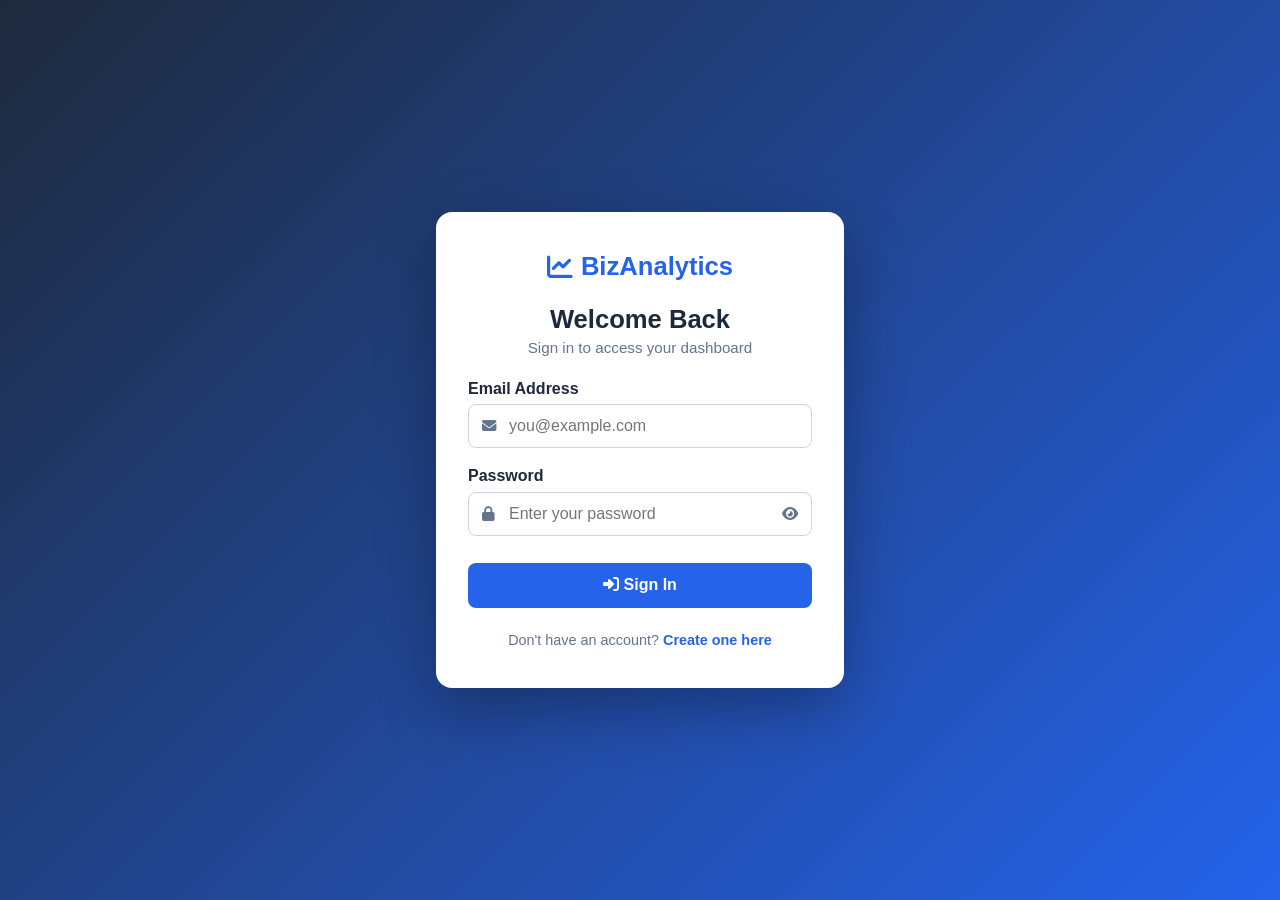
==== commit 86c4e087: "Added login and signup with session authentication" ====
--- a/frontend/index.html
+++ b/frontend/index.html
@@ -120,6 +120,7 @@
     </footer>
 
     <!-- Main upload and mapping logic -->
+    <script src="js/auth.js"></script>
     <script src="js/main.js"></script>
 </body>
 </html>
--- a/frontend/css/style.css
+++ b/frontend/css/style.css
@@ -598,4 +598,175 @@
 @keyframes spin {
     0%   { transform: rotate(0deg);   }
     100% { transform: rotate(360deg); }
-}+}
+/* ── Auth Pages (Login & Signup) ────────────────────────────
+   Gradient background and centered card for auth pages.   */
+
+/* Full page gradient background for login and signup */
+.auth-body {
+    min-height: 100vh;
+    background: linear-gradient(135deg, var(--dark), var(--primary));
+    display: flex;
+    align-items: center;
+    justify-content: center;
+}
+
+/* Centered wrapper for the auth card */
+.auth-wrapper {
+    width: 100%;
+    max-width: 440px;
+    padding: 1rem;
+}
+
+/* White card containing the form */
+.auth-card {
+    background: var(--white);
+    border-radius: 16px;
+    padding: 2.5rem 2rem;
+    box-shadow: 0 20px 60px rgba(0, 0, 0, 0.3);
+}
+
+/* Brand logo at top of auth card */
+.auth-brand {
+    display: flex;
+    align-items: center;
+    justify-content: center;
+    gap: 0.5rem;
+    font-size: 1.6rem;
+    font-weight: 700;
+    color: var(--primary);
+    margin-bottom: 1.5rem;
+}
+
+.auth-title {
+    text-align: center;
+    font-size: 1.6rem;
+    color: var(--dark);
+    margin-bottom: 0.3rem;
+}
+
+.auth-subtitle {
+    text-align: center;
+    color: var(--gray);
+    margin-bottom: 1.5rem;
+    font-size: 0.95rem;
+}
+
+/* Error message box */
+.auth-error {
+    background: #fef2f2;
+    border: 1px solid #fecaca;
+    border-radius: 8px;
+    padding: 0.75rem 1rem;
+    margin-bottom: 1rem;
+    color: var(--danger);
+    font-size: 0.9rem;
+    display: flex;
+    align-items: center;
+    gap: 0.5rem;
+}
+
+/* Success message box */
+.auth-success {
+    background: #f0fdf4;
+    border: 1px solid #bbf7d0;
+    border-radius: 8px;
+    padding: 0.75rem 1rem;
+    margin-bottom: 1rem;
+    color: var(--secondary);
+    font-size: 0.9rem;
+    display: flex;
+    align-items: center;
+    gap: 0.5rem;
+}
+
+/* Input field wrapper with icon inside */
+.input-icon-wrapper {
+    position: relative;
+}
+
+/* Icon on the left inside the input */
+.input-icon {
+    position: absolute;
+    left: 0.9rem;
+    top: 50%;
+    transform: translateY(-50%);
+    color: var(--gray);
+    font-size: 0.9rem;
+}
+
+/* Shift input text right to make room for icon */
+.input-icon-wrapper input {
+    padding-left: 2.5rem !important;
+    padding-right: 2.5rem !important;
+}
+
+/* Eye icon to toggle password visibility */
+.toggle-password {
+    position: absolute;
+    right: 0.9rem;
+    top: 50%;
+    transform: translateY(-50%);
+    color: var(--gray);
+    cursor: pointer;
+    font-size: 0.9rem;
+}
+
+.toggle-password:hover { color: var(--primary); }
+
+/* Full-width auth submit button */
+.auth-btn {
+    width: 100%;
+    padding: 0.85rem;
+    font-size: 1rem;
+    margin-top: 0.5rem;
+    text-align: center;
+}
+
+/* Link to switch between login and signup */
+.auth-switch {
+    text-align: center;
+    margin-top: 1.5rem;
+    color: var(--gray);
+    font-size: 0.9rem;
+}
+
+.auth-switch a {
+    color: var(--primary);
+    text-decoration: none;
+    font-weight: 600;
+}
+
+.auth-switch a:hover { text-decoration: underline; }
+
+/* ── Navbar User Display ─────────────────────────────────────
+   Shows logged-in username and logout button in navbar.   */
+.nav-user {
+    display: flex;
+    align-items: center;
+    gap: 0.75rem;
+    margin-left: 1.5rem;
+}
+
+/* Username with person icon */
+.nav-username {
+    color: #94a3b8;
+    font-size: 0.9rem;
+    display: flex;
+    align-items: center;
+    gap: 0.35rem;
+}
+
+/* Logout button in navbar */
+.nav-logout-btn {
+    background: var(--danger);
+    color: var(--white);
+    border: none;
+    border-radius: 6px;
+    padding: 0.4rem 0.85rem;
+    font-size: 0.85rem;
+    cursor: pointer;
+    transition: background 0.2s;
+}
+
+.nav-logout-btn:hover { background: #dc2626; }
